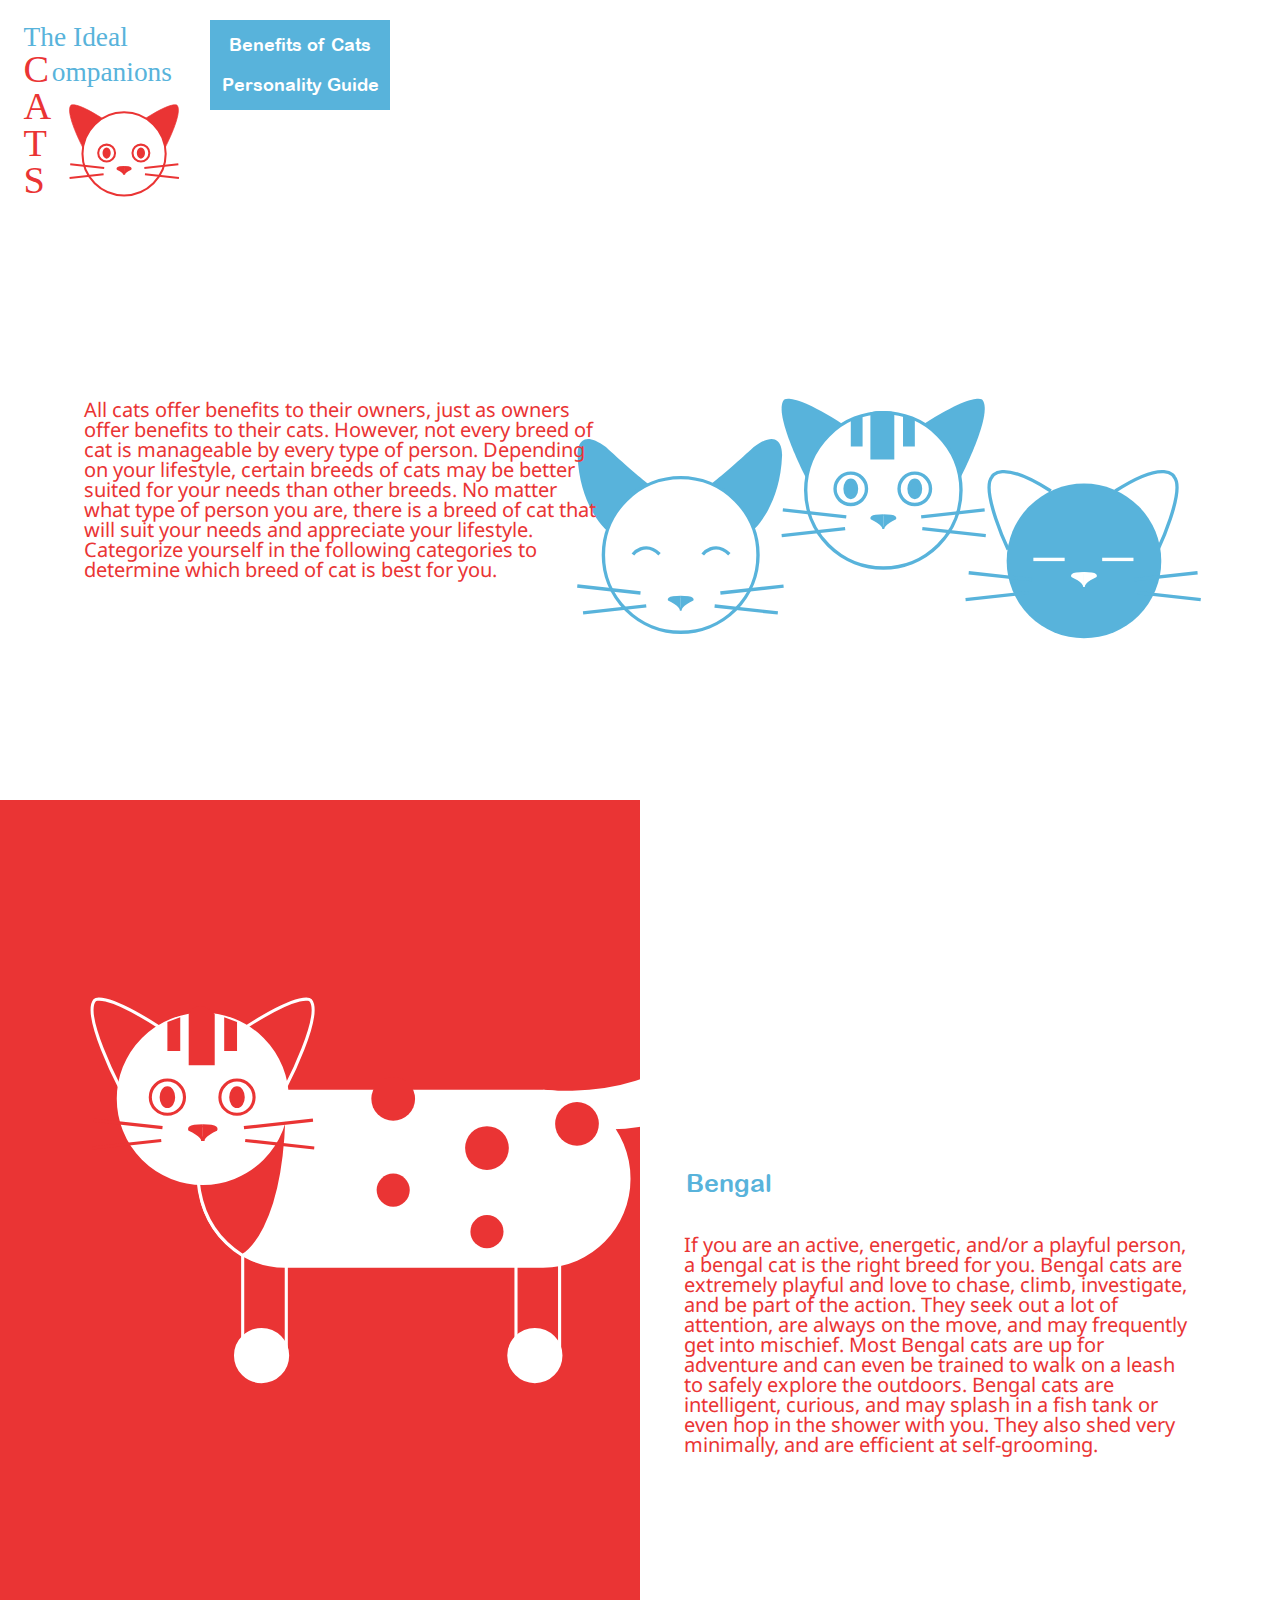
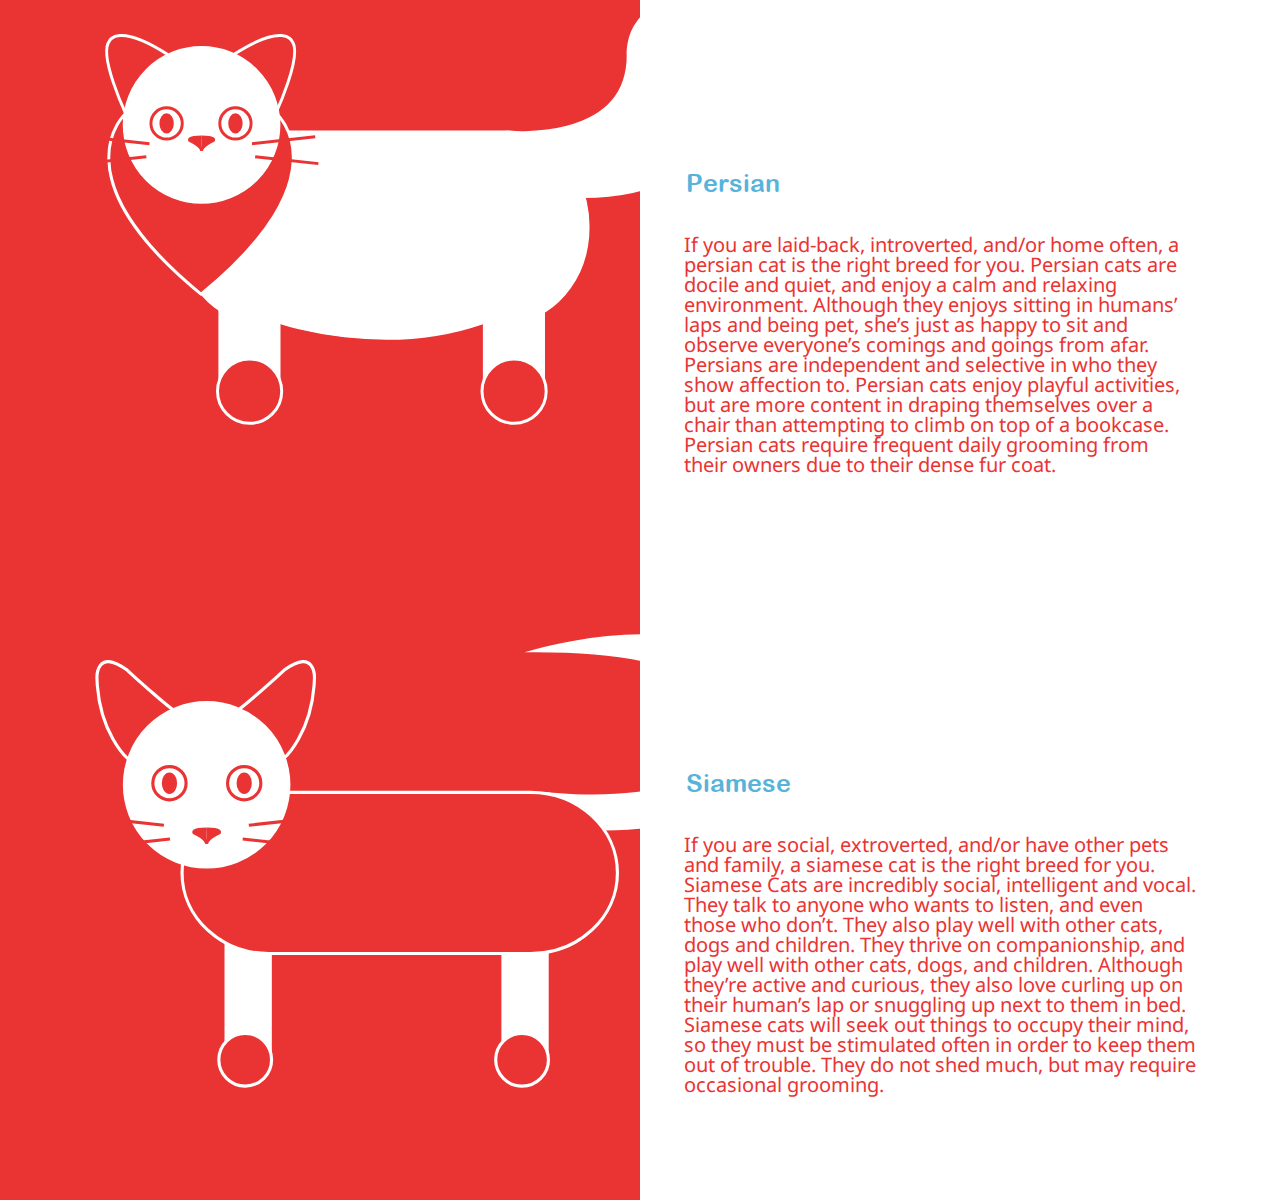
==== personality_guide.html @ b6a0cd76 "Add files via upload" ====
<!DOCTYPE html>
<html>
	<head>
		<meta charset="UTF-8">

		<!-- CSS Files -->
		<link rel="stylesheet" href="css/reset.css" />
		<link rel="stylesheet" href="css/style.css" />
		<link href="https://fonts.googleapis.com/css?family=Varela+Round" rel="stylesheet">
		<link href="https://fonts.googleapis.com/css?family=Noto+Sans" rel="stylesheet">

		<!-- All Javascript/jQuery Files -->
		<script type="text/javascript" src="js/jquery-3.3.1.min.js"></script>
		<script type="text/javascript" src="js/script.js"></script>
				<script type="text/javascript" src="js/script.js"></script>
		<script type="text/javascript" src="js/ScrollMagic.min.js"></script>
	
		<title>Personality Guide - Cats: The Ideal Companions</title>
	
	</head>

	<body>

		<div class="logo_header">

			<a href="index.html"><img id="full_logo" src="images/full_logo.svg"></a>

			<a href="benefits.html"><div class="benefits2"><div class="nav_text2">Benefits of Cats</div></div></a>

			<a href="personality_guide.html"><div class="personality_guide2"><div class="nav_text2">Personality Guide</div></div></a>

		</div><!--End of logo_header-->

		<div class="redimagebox2">
			<img id="bengal_image" src="images/bengal.svg">
			<img id="persian_image" src="images/persian.svg">
			<img id="siamese_image" src="images/siamese.svg">
		</div>

		<div class="container">

				<a href="benefits.html"><div class="benefits2"><div class="nav_text">Benefits of Cats</div></div></a>
				<a href="personality_guide.html"><div class="personality_guide2"><div class="nav_text">Personality Guide</div></div></a>

				<div class="benefits_header">
					<img id="catfaces" src="images/catfaces.svg"><!--End of catfaces-->

					<div id="breed_description">All cats offer benefits to their owners, just as owners offer benefits to their cats. However, not every breed of cat is manageable by every type of person. Depending on your lifestyle, certain breeds of cats may be better suited for your needs than other breeds. No matter what type of person you are, there is a breed of cat that will suit your needs and appreciate your lifestyle. Categorize yourself in the following categories to determine which breed of cat is best for you.</div><!--End of breed_description-->
				</div><!--End of benefits_header-->

				<div class="bengal_header">
					<div class="breed_title">Bengal</div><!--End of breed_title-->
					<div class="breeds_description">
						If you are an active, energetic, and/or a playful person, a bengal cat is the right breed for you. Bengal cats are extremely playful and love to chase, climb, investigate, and be part of the action. They seek out a lot of attention, are always on the move, and may frequently get into mischief. Most Bengal cats are up for adventure and can even be trained to walk on a leash to safely explore the outdoors. Bengal cats are intelligent, curious, and may splash in a fish tank or even hop in the shower with you. They also shed very minimally, and are efficient at self-grooming.
					</div><!--End of breed_description-->
				</div><!--End of bengal_header-->
				<div class="persian_header">
					<div class="breed_title">Persian</div>
					<div class="breeds_description">If you are laid-back, introverted, and/or home often, a persian cat is the right breed for you. Persian cats are docile and quiet, and enjoy a calm and relaxing environment. Although they enjoys sitting in humans’ laps and being pet, she’s just as happy to sit and observe everyone’s comings and goings from afar. Persians are independent and selective in who they show affection to. Persian cats enjoy playful activities, but are more content in draping themselves over a chair than attempting to climb on top of a bookcase. Persian cats require frequent daily grooming from their owners due to their dense fur coat. 
					</div>
				</div><!--End of persian_header-->
				<div class="siamese_header">
					<div class="breed_title">Siamese</div>
					<div class="breeds_description">If you are social, extroverted, and/or have other pets and family, a siamese cat is the right breed for you. Siamese Cats are incredibly social, intelligent and vocal. They talk to anyone who wants to listen, and even those who don’t. They also play well with other cats, dogs and children. They thrive on companionship, and play well with other cats, dogs, and children. Although they’re active and curious, they also love curling up on their human’s lap or snuggling up next to them in bed. Siamese cats will seek out things to occupy their mind, so they must be stimulated often in order to keep them out of trouble. They do not shed much, but may require occasional grooming.
					</div>
				</div><!--End of siamese_header-->


		</div><!--End of container-->
			
	</body>

</html>
---- css/style.css ----
body{
	height: 1000px;
	margin: 0;
}
@font-face{
	font-family: 'ArialRoundedMTBold';
	src: url(../fonts/ArialRoundedMTBold.ttf);
}
.index_container{
	position: absolute;
	top: 50%;
	left: 50%;
	transform: translate(-50%, -50%);
	background-color: white;
	width: 100%;
	height: 1970px;
}
.container{
	position: absolute;
	top: 50%;
	left: 50%;
	transform: translate(-50%, -50%);
	background-color: transparent;
	width: 100%;
	height: 3000px;
	z-index: 99;
}
#cat_face{
	width: 300px;
	position: fixed;
	left: 50%;
	top: 60%;
	transform: translate(-50%, -50%);
	z-index: 99;
}
#red_scroll_arrow{
	width: 90px;
	position: fixed;
	left: 50%;
	top: 90%;
	transform: translate(-50%, -50%);
	z-index: 100;
}
#logo_text{
	position: absolute;
	width: 450px;
	left: 48%;
	top: 1600px;
	transform: translate(-50%, -50%);
}
.benefits{
	position: absolute;
	background-color: transparent;
	color: #58b3db;
	width: 300px;
	height: 80px;
	color: white;
	top: 1620px;
	left: 70%;
	text-align: center;
	font-size: 30px;
}
.benefits:hover .nav_text{
	color: white;
}
.benefits:hover{
	background-color: #58b3db;
}
.personality_guide{
	position: absolute;
	background-color: transparent;
	color: #58b3db;
	width: 300px;
	height: 80px;
	top: 1700px;
	left: 70%;
	text-align: center;
	font-size: 30px;
}
.personality_guide:hover .nav_text{
	color: white;
}
.personality_guide:hover{
	background-color: #58b3db;
}
.nav_text{
	position: absolute;
	color: #58b3db;
	top: 50%;
	left: 50%;
	transform: translate(-50%, -50%);
	white-space: nowrap;
	font-family: 'ArialRoundedMTBold';
}
.benefits_header{
	position: absolute;
	width: 100%;
	height: 400px;
	top: 1600px;
	left: 50%;
	transform: translate(-50%, -50%);
	color: #ea3434;
	box-sizing: border-box;
	background-color: white;
	padding: 30px;
}
#benefits_description{
	position: absolute;
	width: 40%;
	right: 5%;
	font-size: 20px;
	margin: 20px;
	text-overflow: hidden;
	font-family: 'Noto Sans', sans-serif;
	z-index: 102;
}
#venndiagram{
	position: absolute;
	width: 600px;
	left: 5%;
	z-index: 101;
}
.redimagebox{
	position: absolute;
	width: 50%;
	height: 2000px;
	top: 800px;
	transform: translate(100%);
	background-color: #ea3434;
	z-index: 1;
}
.reducedstress_header{
	position: absolute;
	width: 100%;
	height: 400px;
	top: 2450px;
	left: 50%;
	transform: translate(-50%, -50%);
	color: #ea3434;
	box-sizing: border-box;
	background-color: none;
	z-index: 105;
}
.benefit_description{
	position: absolute;
	width: 40%;
	left: 5%;
	font-size: 20px;
	margin: 20px;
	font-family: 'Noto Sans', sans-serif;
	z-index: 102;
}
.benefit_title{
	position: relative;
	color: #58b3db;
	left: 5%;
	white-space: nowrap;
	font-family: 'ArialRoundedMTBold';
	font-size: 25px;
	z-index: 103;
	margin: 20px;
}
#lowcare_image{
	position: absolute;
	top: 1500px;
	width: 600px;
	right: 7%;
	z-index: 110;
}
.sleeping_header{
	position: absolute;
	width: 100%;
	height: 400px;
	top: 3000px;
	left: 50%;
	transform: translate(-50%, -50%);
	color: #ea3434;
	box-sizing: border-box;
	background-color: none;
	z-index: 105;
}
#sleeping_image{
	position: absolute;
	top: 900px;
	width: 700px;
	right: 7%;
	z-index: 110;
}
.lowcare_header{
	position: absolute;
	width: 100%;
	height: 400px;
	top: 3600px;
	left: 50%;
	transform: translate(-50%, -50%);
	color: #ea3434;
	box-sizing: border-box;
	background-color: none;
	z-index: 106;
}
#reducedstress_image{
	position: absolute;
	top: 300px;
	width: 600px;
	right: 7%;
	z-index: 110;
}
.personality_header{
	position: absolute;
	width: 100%;
	height: 400px;
	top: 1600px;
	left: 50%;
	transform: translate(-50%, -50%);
	color: #ea3434;
	box-sizing: border-box;
	background-color: white;
	padding: 30px;
}
#breed_description{
	position: absolute;
	width: 40%;
	left: 5%;
	font-size: 20px;
	margin: 20px;
	text-overflow: hidden;
	font-family: 'Noto Sans', sans-serif;
	z-index: 102;
}
.breeds_description{
	position: absolute;
	width: 40%;
	right: 5%;
	font-size: 20px;
	margin: 20px;
	font-family: 'Noto Sans', sans-serif;
	z-index: 102;
}
.breed_title{
	position: relative;
	color: #58b3db;
	left: 52%;
	white-space: nowrap;
	font-family: 'ArialRoundedMTBold';
	font-size: 25px;
	z-index: 103;
	margin: 20px;
	z-index: 115;
}
.redimagebox2{
	position: absolute;
	width: 50%;
	height: 2000px;
	top: 800px;
	transform: translate(0%);
	background-color: #ea3434;
	z-index: 1;
}
.bengal_header{
	position: absolute;
	width: 100%;
	height: 400px;
	top: 2400px;
	left: 50%;
	transform: translate(-50%, -50%);
	color: #ea3434;
	box-sizing: border-box;
	background-color: none;
	z-index: 100;
}
.persian_header{
	position: absolute;
	width: 100%;
	height: 400px;
	top: 3000px;
	left: 50%;
	transform: translate(-50%, -50%);
	color: #ea3434;
	box-sizing: border-box;
	background-color: none;
	z-index: 100;
}
.siamese_header{
	position: absolute;
	width: 100%;
	height: 400px;
	top: 3600px;
	left: 50%;
	transform: translate(-50%, -50%);
	color: #ea3434;
	box-sizing: border-box;
	background-color: none;
	z-index: 100;
}
#catfaces{
	position: absolute;
	width: 650px;
	right: 5%;
	z-index: 101;
}
#bengal_image{
	position: absolute;
	top: 150px;
	width: 700px;
	left: 12%;
	z-index: 2;
}
#persian_image{
	position: absolute;
	top: 780px;
	width: 700px;
	left: 12%;
	z-index: 2;
}
#siamese_image{
	position: absolute;
	top: 1420px;
	width: 700px;
	left: 12%;
	z-index: 2;
}
.logo_header{
	position: absolute;
	left: 10px;
	top: 10px;
	width: 100%;
	height: 600px;
	z-index: 200;
}
#full_logo{
	position: absolute;
	width: 180px;
	top: 10px;
	left: 10px;
}
.personality_guide2{
	position: absolute;
	background-color: #58b3db;
	width: 180px;
	height: 50px;
	top: 50px;
	left: 200px;
	text-align: center;
	font-size: 20px;
}
.benefits2{
	position: absolute;
	background-color: #58b3db;
	width: 180px;
	height: 50px;
	top: 10px;
	left: 200px;
	text-align: center;
	font-size: 20px;
}
.nav_text2{
	position: absolute;
	color: white;
	top: 50%;
	left: 50%;
	transform: translate(-50%, -50%);
	white-space: nowrap;
	font-family: 'ArialRoundedMTBold';
	font-size: 18px;
}
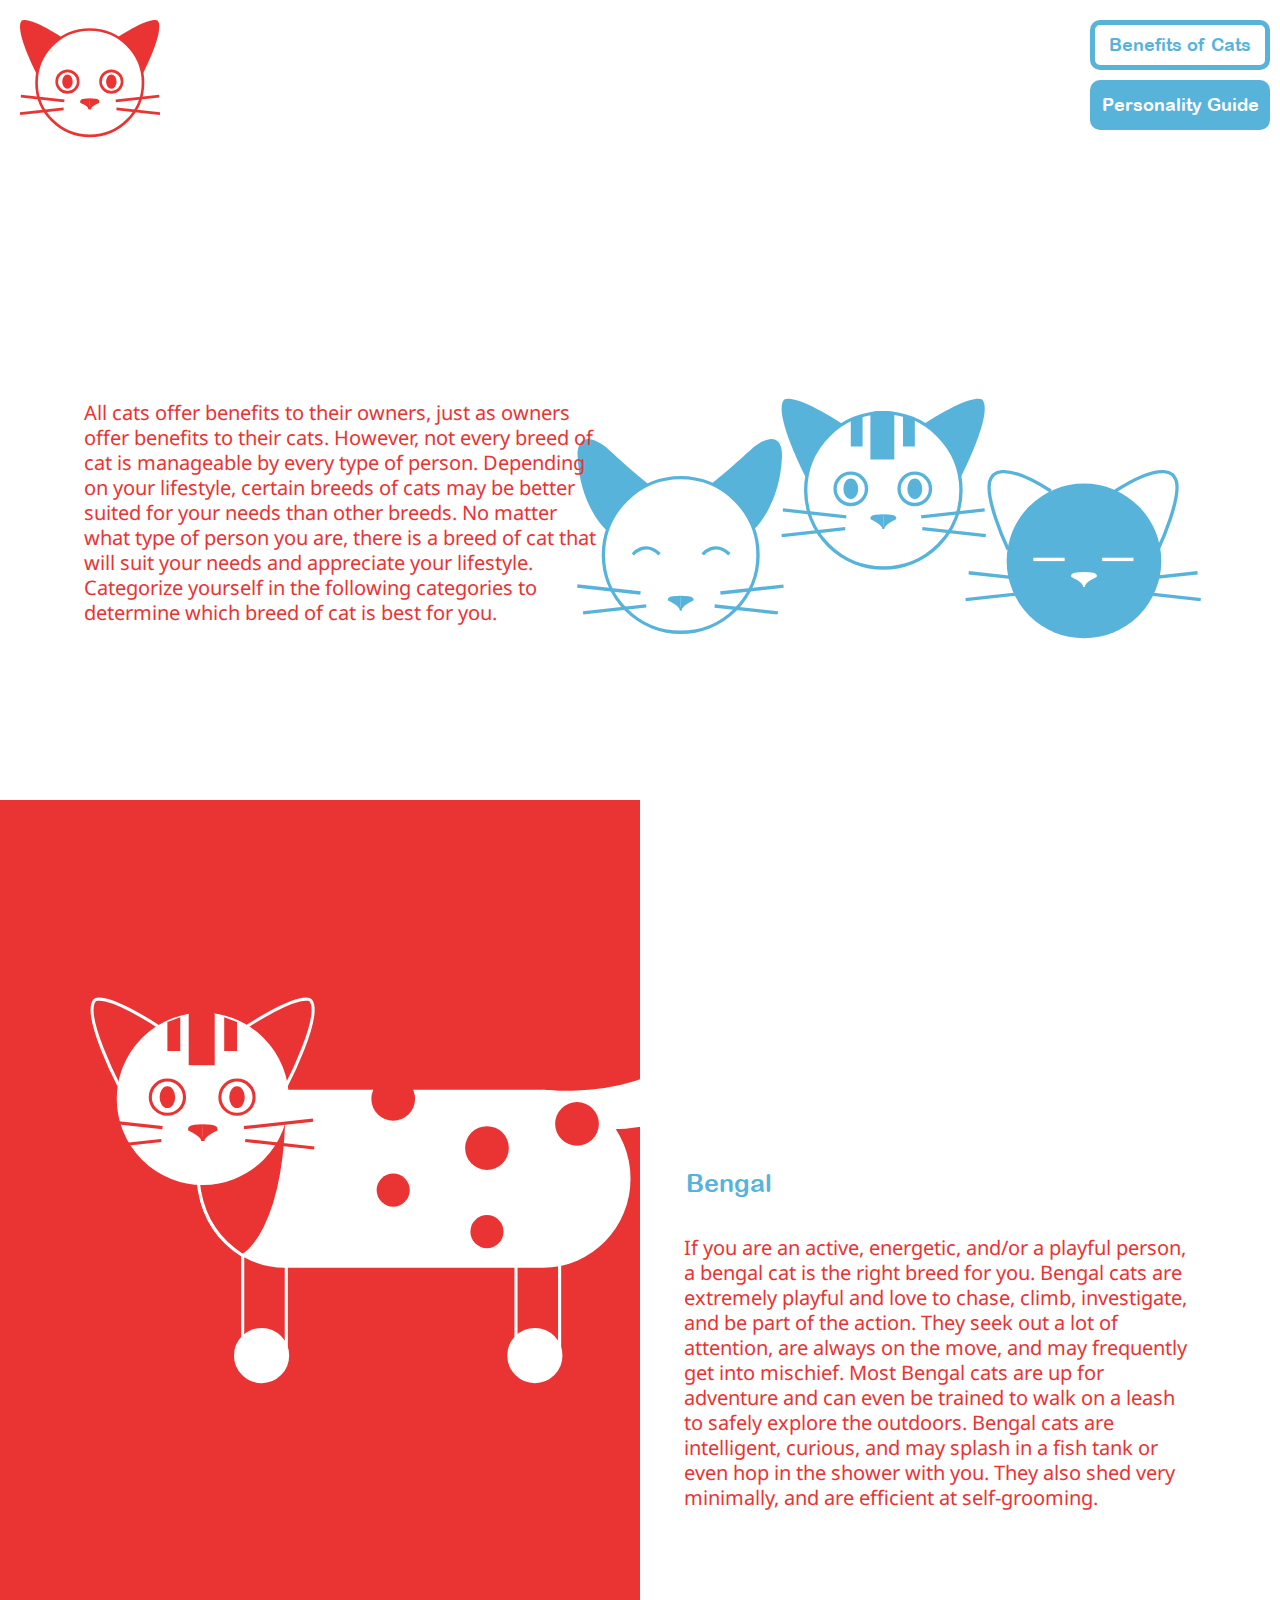
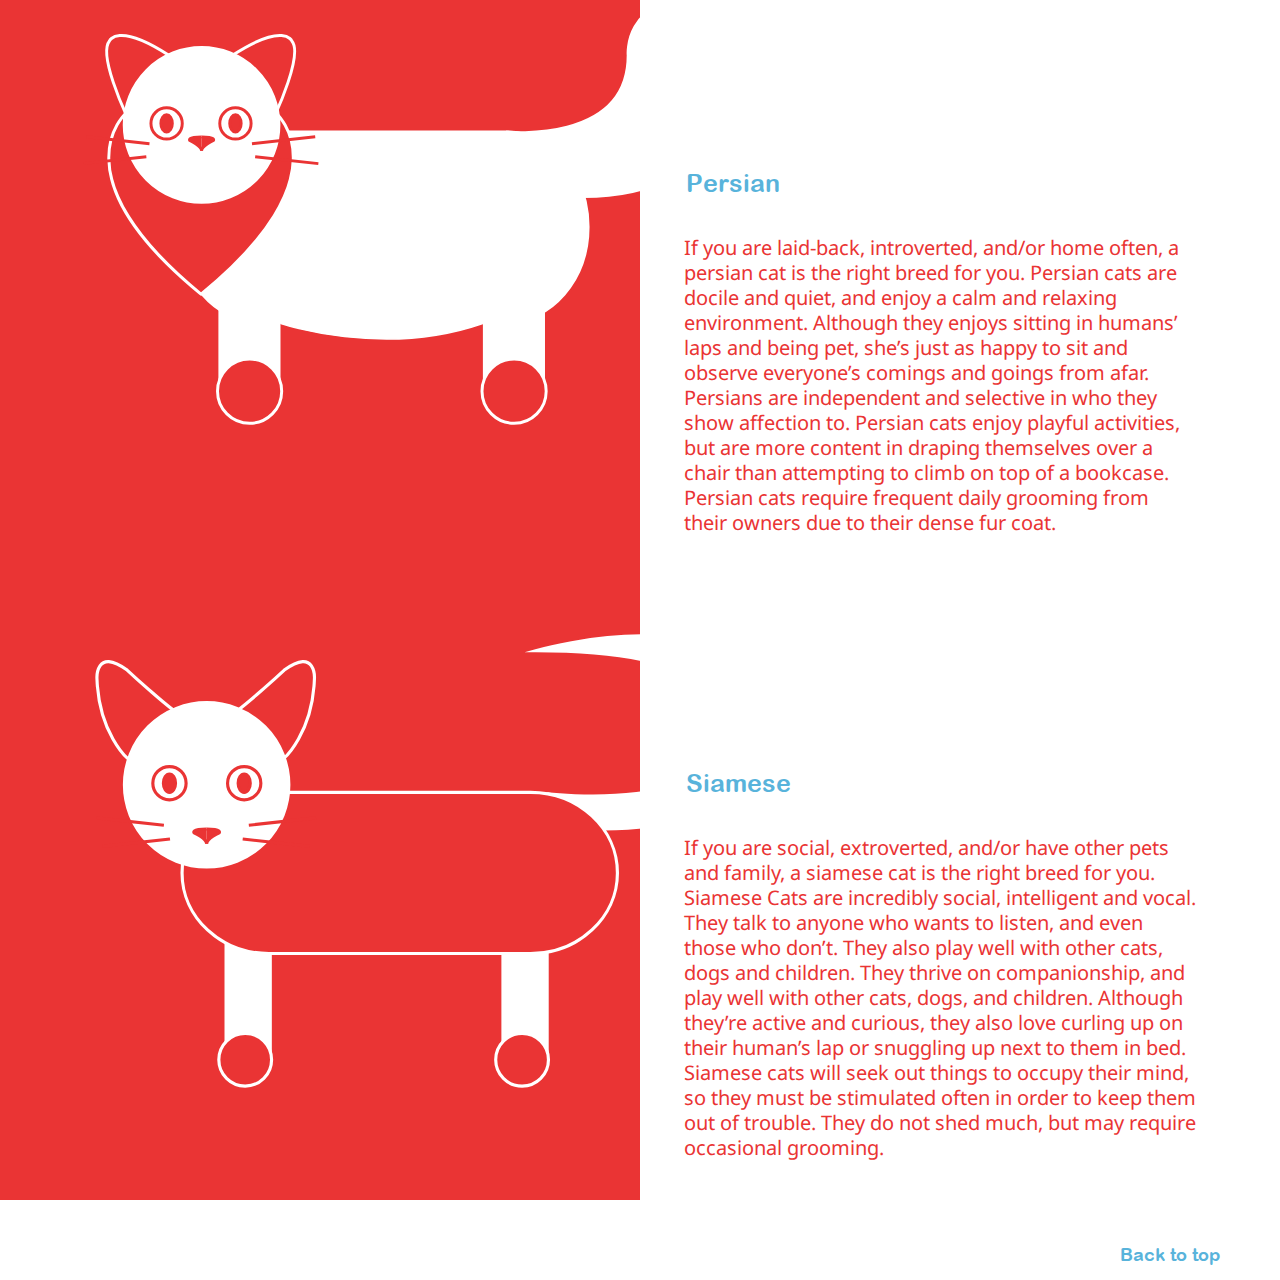
==== commit 5be532ae: "Add files via upload" ====
--- a/personality_guide.html
+++ b/personality_guide.html
@@ -20,14 +20,14 @@
 	</head>
 
 	<body>
-
+		<a id="top"></a>
 		<div class="logo_header">
 
-			<a href="index.html"><img id="full_logo" src="images/full_logo.svg"></a>
+			<a href="index.html"><img id="full_logo" src="images/cat_face.svg"></a>
 
 			<a href="benefits.html"><div class="benefits2"><div class="nav_text2">Benefits of Cats</div></div></a>
 
-			<a href="personality_guide.html"><div class="personality_guide2"><div class="nav_text2">Personality Guide</div></div></a>
+			<a href="personality_guide.html"><div class="live_personality_guide2"><div class="live_nav_text2">Personality Guide</div></div></a>
 
 		</div><!--End of logo_header-->
 
@@ -49,20 +49,25 @@
 				</div><!--End of benefits_header-->
 
 				<div class="bengal_header">
-					<div class="breed_title">Bengal</div><!--End of breed_title-->
-					<div class="breeds_description">
+						<div class="breed_title">Bengal</div><!--End of breed_title-->
+						<div class="breeds_description">
 						If you are an active, energetic, and/or a playful person, a bengal cat is the right breed for you. Bengal cats are extremely playful and love to chase, climb, investigate, and be part of the action. They seek out a lot of attention, are always on the move, and may frequently get into mischief. Most Bengal cats are up for adventure and can even be trained to walk on a leash to safely explore the outdoors. Bengal cats are intelligent, curious, and may splash in a fish tank or even hop in the shower with you. They also shed very minimally, and are efficient at self-grooming.
-					</div><!--End of breed_description-->
+						</div><!--End of breed_description-->
 				</div><!--End of bengal_header-->
 				<div class="persian_header">
-					<div class="breed_title">Persian</div>
-					<div class="breeds_description">If you are laid-back, introverted, and/or home often, a persian cat is the right breed for you. Persian cats are docile and quiet, and enjoy a calm and relaxing environment. Although they enjoys sitting in humans’ laps and being pet, she’s just as happy to sit and observe everyone’s comings and goings from afar. Persians are independent and selective in who they show affection to. Persian cats enjoy playful activities, but are more content in draping themselves over a chair than attempting to climb on top of a bookcase. Persian cats require frequent daily grooming from their owners due to their dense fur coat. 
-					</div>
+						<div class="breed_title">Persian</div>
+						<div class="breeds_description">If you are laid-back, introverted, and/or home often, a persian cat is the right breed for you. Persian cats are docile and quiet, and enjoy a calm and relaxing environment. Although they enjoys sitting in humans’ laps and being pet, she’s just as happy to sit and observe everyone’s comings and goings from afar. Persians are independent and selective in who they show affection to. Persian cats enjoy playful activities, but are more content in draping themselves over a chair than attempting to climb on top of a bookcase. Persian cats require frequent daily grooming from their owners due to their dense fur coat. 
+						</div>
 				</div><!--End of persian_header-->
 				<div class="siamese_header">
-					<div class="breed_title">Siamese</div>
-					<div class="breeds_description">If you are social, extroverted, and/or have other pets and family, a siamese cat is the right breed for you. Siamese Cats are incredibly social, intelligent and vocal. They talk to anyone who wants to listen, and even those who don’t. They also play well with other cats, dogs and children. They thrive on companionship, and play well with other cats, dogs, and children. Although they’re active and curious, they also love curling up on their human’s lap or snuggling up next to them in bed. Siamese cats will seek out things to occupy their mind, so they must be stimulated often in order to keep them out of trouble. They do not shed much, but may require occasional grooming.
-					</div>
+						<div class="breed_title">Siamese</div>
+						<div class="breeds_description">If you are social, extroverted, and/or have other pets and family, a siamese cat is the right breed for you. Siamese Cats are incredibly social, intelligent and vocal. They talk to anyone who wants to listen, and even those who don’t. They also play well with other cats, dogs and children. They thrive on companionship, and play well with other cats, dogs, and children. Although they’re active and curious, they also love curling up on their human’s lap or snuggling up next to them in bed. Siamese cats will seek out things to occupy their mind, so they must be stimulated often in order to keep them out of trouble. They do not shed much, but may require occasional grooming.
+						</div>
+						<a href="#top">
+							<div class="backtotop">
+								<div class="nav_text2">Back to top</div>
+							</div>
+						</a>
 				</div><!--End of siamese_header-->
 
 
--- a/css/style.css
+++ b/css/style.css
@@ -1,5 +1,6 @@
 body{
 	height: 1000px;
+	width: 100%;
 	margin: 0;
 }
 @font-face{
@@ -65,6 +66,7 @@
 }
 .benefits:hover{
 	background-color: #58b3db;
+	border-radius: 20px;
 }
 .personality_guide{
 	position: absolute;
@@ -72,7 +74,7 @@
 	color: #58b3db;
 	width: 300px;
 	height: 80px;
-	top: 1700px;
+	top: 1710px;
 	left: 70%;
 	text-align: center;
 	font-size: 30px;
@@ -82,6 +84,7 @@
 }
 .personality_guide:hover{
 	background-color: #58b3db;
+	border-radius: 20px;
 }
 .nav_text{
 	position: absolute;
@@ -109,6 +112,7 @@
 	width: 40%;
 	right: 5%;
 	font-size: 20px;
+	line-height: 25px;
 	margin: 20px;
 	text-overflow: hidden;
 	font-family: 'Noto Sans', sans-serif;
@@ -146,6 +150,7 @@
 	width: 40%;
 	left: 5%;
 	font-size: 20px;
+	line-height: 25px;
 	margin: 20px;
 	font-family: 'Noto Sans', sans-serif;
 	z-index: 102;
@@ -222,6 +227,7 @@
 	width: 40%;
 	left: 5%;
 	font-size: 20px;
+	line-height: 25px;
 	margin: 20px;
 	text-overflow: hidden;
 	font-family: 'Noto Sans', sans-serif;
@@ -232,6 +238,7 @@
 	width: 40%;
 	right: 5%;
 	font-size: 20px;
+	line-height: 25px;
 	margin: 20px;
 	font-family: 'Noto Sans', sans-serif;
 	z-index: 102;
@@ -329,37 +336,111 @@
 }
 #full_logo{
 	position: absolute;
-	width: 180px;
+	width: 140px;
 	top: 10px;
 	left: 10px;
 }
 .personality_guide2{
 	position: absolute;
-	background-color: #58b3db;
+	background-color: white;
+	border-radius: 10px;
+	border-width: 10px;
+	border-color: #58b3db;
+	color: #58b3db;
 	width: 180px;
 	height: 50px;
-	top: 50px;
-	left: 200px;
-	text-align: center;
-	font-size: 20px;
+	top: 70px;
+	right: 20px;
+	text-align: center;
+	border: 5px;
+	border-radius: 10px;
+	border-style: solid;
+	border-color: #58b3db;
+	box-sizing: border-box;
+}
+.live_personality_guide2{
+	position: absolute;
+	background-color: #58b3db;
+	border-radius: 10px;
+	width: 180px;
+	height: 50px;
+	top: 70px;
+	right: 20px;
+	text-align: center;
+	border-radius: 10px;
+	border-style: solid;
+	box-sizing: border-box;
+}
+.personality_guide2:active{
+	background-color: #58b3db;
+}
+.personality_guide2:active .nav_text2{
+	color: white;
 }
 .benefits2{
 	position: absolute;
-	background-color: #58b3db;
+	background-color: white;
+	border-radius: 10px;
+	border-width: 10px;
+	border-color: #58b3db;
 	width: 180px;
 	height: 50px;
 	top: 10px;
-	left: 200px;
-	text-align: center;
-	font-size: 20px;
+	right: 20px;
+	text-align: center;
+	border: 5px;
+	border-radius: 10px;
+	border-style: solid;
+	border-color: #58b3db;
+	box-sizing: border-box;
+}
+.live_benefits2{
+	position: absolute;
+	background-color: #58b3db;
+	border-radius: 10px;
+	width: 180px;
+	height: 50px;
+	top: 10px;
+	right: 20px;
+	text-align: center;
+	border-radius: 10px;
+	border-style: solid;
+	box-sizing: border-box;
+}
+.benefits2:active{
+	background-color: #58b3db;
+}
+.benefits2:active .nav_text2{
+	color: white;
 }
 .nav_text2{
 	position: absolute;
-	color: white;
+	color: #58b3db;
 	top: 50%;
 	left: 50%;
 	transform: translate(-50%, -50%);
 	white-space: nowrap;
 	font-family: 'ArialRoundedMTBold';
 	font-size: 18px;
+}
+.live_nav_text2{
+	position: absolute;
+	color: white;
+	top: 50%;
+	left: 50%;
+	transform: translate(-50%, -50%);
+	white-space: nowrap;
+	font-family: 'ArialRoundedMTBold';
+	font-size: 18px;
+}
+.backtotop{
+	position: absolute;
+	top: 480px;
+	height: 50px;
+	width: 180px;
+	right: 20px;
+	background-color: white;
+	text-align: center;
+	border-radius: 10px;
+	box-sizing: border-box;
 }